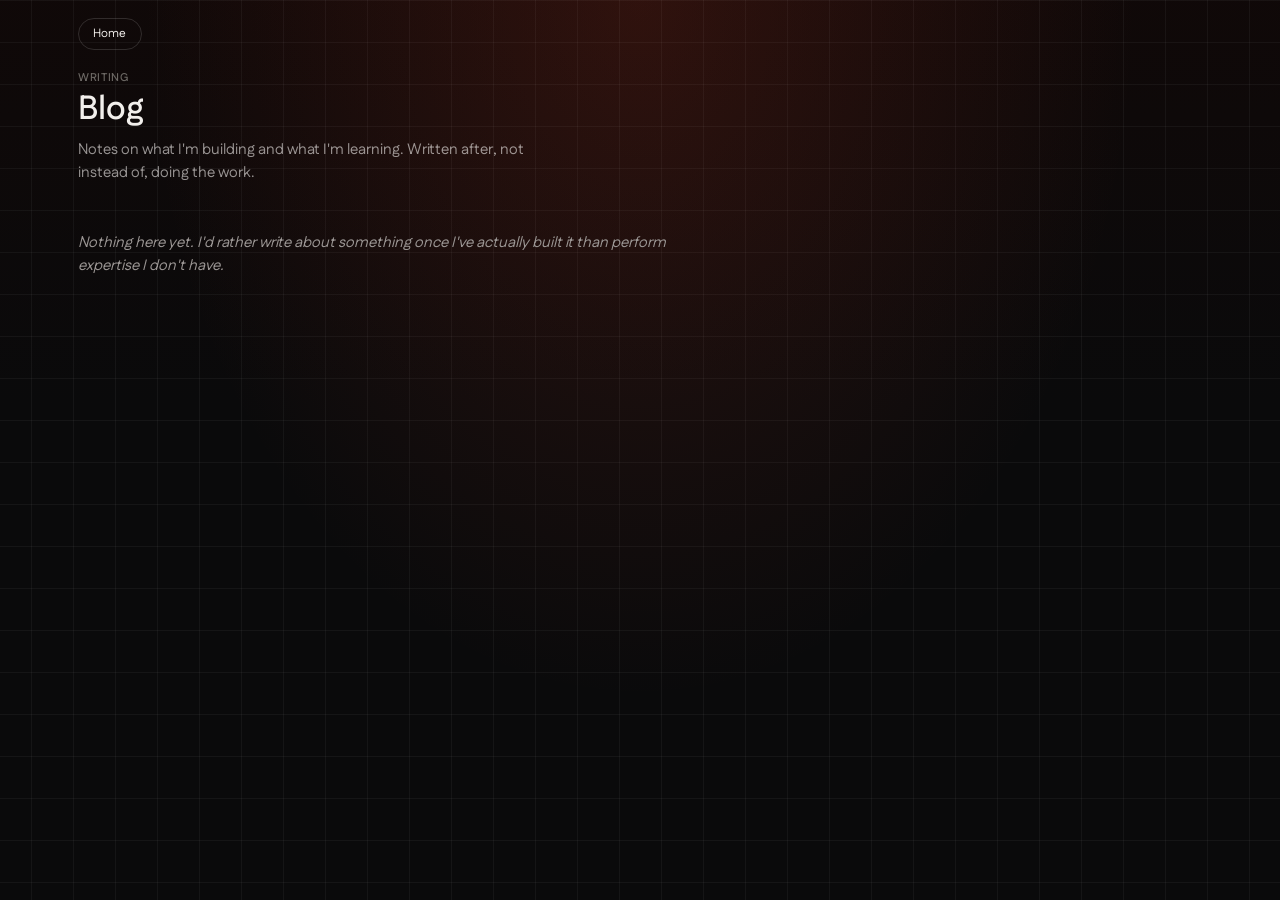
==== blog.html @ 15fc9907 "initial commit" ====
<!doctype html>
<html lang="en">
  <head>
    <meta charset="UTF-8" />
    <meta name="viewport" content="width=device-width, initial-scale=1.0" />
    <title>Blog — Izu Obilom</title>
    <meta
      name="description"
      content="Writing by Izu Obilom on software, healthcare, and building things in public."
    />
    <link rel="preconnect" href="https://fonts.googleapis.com" />
    <link rel="preconnect" href="https://fonts.gstatic.com" crossorigin />
    <link
      href="https://fonts.googleapis.com/css2?family=Fustat:wght@400;500;600;700&display=swap"
      rel="stylesheet"
    />
    <link rel="stylesheet" href="css/style.css?v=6" />
  </head>
  <body>
    <a class="skip-link" href="#main">Skip to content</a>
    <div class="page-transition-overlay" id="page-loader" aria-hidden="true">
      <div class="loader-dots"><span></span><span></span><span></span></div>
    </div>

    <header class="site-header">
      <a class="back-link" href="index.html">Home</a>
    </header>

    <main id="main">
      <div class="wrap-wide">
        <div class="page-intro">
          <p class="card-eyebrow">writing</p>
          <h1>Blog</h1>
          <p class="lede">
            Notes on what I'm building and what I'm learning. Written after, not
            instead of, doing the work.
          </p>
        </div>

        <!-- Future posts go here as .post-row entries, e.g.:
    <div class="post-row">
      <h3><a href="posts/some-post.html">Post title</a></h3>
      <span>2026-09-01</span>
    </div>
    -->
        <p class="empty-note">
          Nothing here yet. I'd rather write about something once I've actually
          built it than perform expertise I don't have.
        </p>
      </div>
    </main>

    <script src="js/script.js?v=6"></script>
  </body>
</html>
---- css/style.css ----
/* ============================================
   Izu Obilom — Portfolio
   Black + red, grid backdrop, bento grid.
   ============================================ */

:root {
  --bg: #0A0A0B;
  --card-bg: #141213;
  --card-border: rgba(255, 255, 255, 0.14);
  --card-border-hover: #f2543f;
  --ink: #F2EFEC;
  --ink-soft: #9B9694;
  --ink-faint: rgba(242, 239, 236, 0.6);
  --muted-label: #6B6763;

  --red: rgb(228, 61, 32);
  --red-bright: #f2543f;
  --green: #3FBF7F;

  --card-radius: 22px;

  --font-display: "Fustat", system-ui, -apple-system, sans-serif;
  --font-body: "Fustat", system-ui, -apple-system, sans-serif;
  --font-mono: "Fustat", system-ui, -apple-system, sans-serif;

  --wide-width: 1164px;
}

* {
  box-sizing: border-box;
}

html,
body {
  min-height: 100%;
  margin: 0;
}

html {
  scroll-behavior: smooth;
}

body {
  background-color: var(--bg);
  background-image:
    linear-gradient(rgba(255, 255, 255, 0.045) 1px, transparent 1px),
    linear-gradient(90deg, rgba(255, 255, 255, 0.045) 1px, transparent 1px),
    radial-gradient(ellipse at top, rgba(216, 67, 42, 0.16), transparent 55%),
    linear-gradient(180deg, rgba(18, 8, 7, 0.7), transparent 45%);
  background-size: 42px 42px, 42px 42px, 100% 100%, 100% 100%;
  background-position: center top;
  background-attachment: fixed;
  color: var(--ink);
  font-family: var(--font-body);
  font-size: 15px;
  line-height: 1.5;
  -webkit-font-smoothing: antialiased;
}

a {
  color: var(--ink);
  text-decoration-thickness: 1px;
  text-underline-offset: 3px;
}

a:hover {
  color: var(--red-bright);
}

:focus-visible {
  outline: 2px solid var(--red-bright);
  outline-offset: 3px;
}

.skip-link {
  position: absolute;
  left: -9999px;
  top: 0;
  background: var(--red);
  color: #0a0a0b;
  padding: 0.6rem 1rem;
  z-index: 100;
}

.skip-link:focus {
  left: 1rem;
  top: 1rem;
}

h1,
h2,
h3 {
  font-family: var(--font-display);
  font-weight: 600;
  line-height: 1.15;
  margin: 0 0 0.3em;
}

p {
  margin: 0 0 0.55em;
  max-width: 60ch;
  color: var(--ink-faint);
}

/* small uppercase muted-grey labels used throughout (category names, section labels) */

.card-eyebrow {
  font-family: var(--font-body);
  font-size: 0.7rem;
  font-weight: 600;
  text-transform: uppercase;
  letter-spacing: 0.06em;
  color: var(--muted-label);
  margin: 0.5rem 0 0.2rem;
  display: flex;
  align-items: center;
  gap: 0.4rem;
}

.card-eyebrow:first-child {
  margin-top: 0;
}

.wrap-wide {
  max-width: var(--wide-width);
  margin: 0 auto;
  padding: 0 1.25rem;
  width: 100%;
}

/* ---------- minimal header (subpages only — homepage has none) ---------- */

.site-header {
  display: flex;
  align-items: center;
  max-width: var(--wide-width);
  margin: 0 auto;
  padding: 1.1rem 1.25rem 0.5rem;
  width: 100%;
}

.wordmark {
  font-family: var(--font-display);
  font-size: 0.95rem;
  font-weight: 600;
  text-decoration: none;
  color: var(--ink);
}

.wordmark-accent {
  color: var(--red);
}

.back-link {
  display: inline-flex;
  align-items: center;
  gap: 6px;
  padding: 0.4rem 0.9rem;
  border: 1px solid var(--card-border);
  border-radius: 999px;
  font-family: var(--font-body);
  font-size: 0.75rem;
  color: var(--ink);
  text-decoration: none;
  transition: border-color 0.15s ease;
}

.back-link:hover {
  border-color: var(--card-border-hover);
}

/* ---------- page transition overlay ---------- */

.page-transition-overlay {
  position: fixed;
  inset: 0;
  background: var(--bg);
  display: flex;
  align-items: center;
  justify-content: center;
  z-index: 9999;
  opacity: 1;
  transition: opacity 0.35s ease;
}

.page-transition-overlay.hidden {
  opacity: 0;
  pointer-events: none;
}

.loader-dots {
  display: flex;
  gap: 6px;
}

.loader-dots span {
  width: 8px;
  height: 8px;
  border-radius: 50%;
  background: var(--red-bright);
  animation: loader-bounce 1s ease-in-out infinite;
}

.loader-dots span:nth-child(2) {
  animation-delay: 0.15s;
}

.loader-dots span:nth-child(3) {
  animation-delay: 0.3s;
}

@keyframes loader-bounce {

  0%,
  80%,
  100% {
    opacity: 0.25;
    transform: scale(0.8);
  }

  40% {
    opacity: 1;
    transform: scale(1);
  }
}

main {
  padding-bottom: 3rem;
}

body.no-header main {
  padding-top: 2.5rem;
}

@media (min-width: 901px) {
  body.no-header {
    height: 100vh;
    display: flex;
    flex-direction: column;
    overflow: hidden;
  }

  body.no-header main {
    flex: 1;
    min-height: 0;
    display: flex;
    padding-bottom: 1.5rem;
  }

  body.no-header main .wrap-wide {
    display: flex;
    flex-direction: column;
    flex: 1;
    min-height: 0;
  }

  body.no-header .bento {
    grid-template-rows: 1.3fr 1.3fr 0.6fr 0.6fr 0.45fr;
    flex: 1;
    min-height: 0;
  }
}

/* ---------- generic card: plain rounded rect ---------- */

.card {
  background: var(--card-bg);
  border: 1px solid var(--card-border);
  border-radius: var(--card-radius);
  padding: 1rem 1.15rem;
  display: flex;
  flex-direction: column;
  gap: 0.2rem;
  min-height: 0;
  overflow: hidden;
  transition: border-color 0.15s ease;
}

.card:hover {
  border-color: var(--card-border-hover);
}

.card:is(a) {
  text-decoration: none;
  color: var(--ink);
}

.card:is(a):hover {
  color: var(--ink);
}

.card h3 {
  font-size: 0.95rem;
  margin-bottom: 0.15rem;
}

/* ---------- bento grid ---------- */

.bento {
  display: grid;
  grid-template-columns: repeat(4, 1fr);
  grid-auto-rows: minmax(80px, auto);
  gap: 1.5rem;
}

.card-bio {
  grid-column: 1 / span 3;
  grid-row: 1 / span 2;
  position: relative;
}

.card-stack {
  grid-column: 4;
  grid-row: 1 / span 3;
  overflow: hidden;
  padding: 1.3rem 1.4rem;
}

.card-stack h3 {
  font-size: 1.2rem;
  margin-bottom: 0.3rem;
}

.card-stack .card-eyebrow {
  font-size: 0.64rem;
}

.card-stack .tag-row span {
  font-size: 0.8rem;
  padding: 0.2rem 0.6rem;
}

.card-bio .bio-text {
  flex: 1 1 auto;
  display: flex;
  flex-direction: column;
  justify-content: center;
  gap: 0.25rem;
  min-width: 0;
  position: relative;
  z-index: 2;
  max-width: 60%;
}

.card-bio .bio-illustration {
  position: absolute;
  top: 50%;
  right: 1.15rem;
  transform: translateY(-50%);
  width: 40%;
  max-width: 220px;
  z-index: 1;
  pointer-events: none;
}

.illustration-slot {
  width: 100%;
  min-height: 100px;
  border: 1px dashed var(--card-border);
  border-radius: 16px;
  display: flex;
  align-items: center;
  justify-content: center;
  font-size: 0.62rem;
  color: var(--ink-soft);
  text-align: center;
  line-height: 1.4;
  transition: border-color 0.15s ease;
  animation: float-bob 4s ease-in-out infinite;
}

@keyframes float-bob {

  0%,
  100% {
    transform: translateY(0);
  }

  50% {
    transform: translateY(-14px);
  }
}

.card-bio:hover .illustration-slot {
  border-color: var(--card-border-hover);
}

.intro-line {
  font-family: var(--font-body);
  font-weight: 400;
  font-size: 1rem;
  line-height: 1.5;
  color: var(--ink);
  margin: 0 0 0.5em;
  max-width: 52ch;
}

.name-accent {
  font-weight: 700;
  color: var(--ink);
}

.card-bio .bio-text .icon-row {
  margin-top: 0.7rem;
}

.card-bio .bio-text p:not(.card-eyebrow) {
  color: var(--ink);
}

/* contact card — under welcome, same width, tall */

.card-contact-big {
  grid-column: 1;
  grid-row: 3 / span 3;
  padding: 1.3rem 1.4rem;
}

.card-contact-big h2 {
  font-size: 1.35rem;
}

.contact-line {
  margin: 0 0 0.1em;
}

.contact-line a {
  color: var(--ink-faint);
}

.contact-line a:hover {
  color: var(--red-bright);
}

.social-eyebrow {
  margin-top: 0.8rem;
}

.card-contact-big .icon-row {
  margin-top: 0.5rem;
}

/* time card — beside contact, under welcome's other two columns */

.card-time {
  grid-column: 2;
  grid-row: 3 / span 2;
  overflow: hidden;
}

.tz-time {
  font-family: var(--font-body);
  font-weight: 700;
  font-size: 1.5rem;
  color: var(--ink);
  margin: 0.05rem 0 0.1rem;
  line-height: 1.1;
}

.tz-sub {
  font-size: 0.75rem;
  color: var(--ink-soft);
  margin: 0;
}

.tz-divider {
  display: flex;
  align-items: center;
  gap: 0.6rem;
  margin: 0.7rem 0;
  color: var(--muted-label);
  font-size: 0.68rem;
  text-transform: uppercase;
  letter-spacing: 0.05em;
}

.tz-divider::before,
.tz-divider::after {
  content: "";
  flex: 1;
  height: 1px;
  background: var(--card-border);
}

.pulse-dot {
  display: inline-block;
  width: 7px;
  height: 7px;
  border-radius: 50%;
  background: var(--green);
  animation: pulse 1.8s ease-in-out infinite;
}

.pulse-dot.red {
  background: var(--red-bright);
}

@keyframes pulse {

  0%,
  100% {
    opacity: 1;
  }

  50% {
    opacity: 0.3;
  }
}

.card-nav {
  justify-content: space-between;
  flex-direction: row;
  align-items: center;
}

.nav-arrow {
  color: var(--ink-soft);
  display: inline-block;
  transition: color 0.15s ease, transform 0.15s ease;
}

.card-nav:hover .nav-arrow {
  color: var(--red-bright);
  transform: translate(3px, -3px);
}

/* design works and projects: stacked in column 3, between time and stack */

.card-nav-design-works {
  grid-column: 3;
  grid-row: 3;
}

.card-nav-projects {
  grid-column: 3;
  grid-row: 4;
}

/* now: sits directly under time, with room to breathe */

.card-now {
  grid-column: 2;
  grid-row: 5;
}

.card-now .card-eyebrow {
  color: var(--ink);
  gap: 0.5rem;
}

.card-now .card-eyebrow strong {
  font-weight: 700;
}


.now-hint {
  font-size: 0.7rem;
  font-weight: 400;
  text-transform: none;
  letter-spacing: normal;
  color: var(--muted-label);
  cursor: help;
}

.card-now p:last-child {
  color: var(--ink-faint);
  margin: 0;
  font-size: 0.82rem;
}

.card-now a {
  color: var(--ink);
}

/* playground and blog: compact bottom row */

.card-nav-playground {
  grid-column: 4;
  grid-row: 4;
}

.card-nav-blog {
  grid-column: 3;
  grid-row: 5;
}

.card-footer {
  grid-column: 4;
  grid-row: 5;
  align-items: center;
  justify-content: center;
  text-align: center;
}

.card-footer p {
  margin: 0;
  font-size: 0.74rem;
}

/* ---------- icon row / bone-shaped buttons ---------- */

.icon-row {
  display: flex;
  gap: 0.55rem;
  margin-top: 0.5rem;
  flex-wrap: wrap;
  align-items: center;
}

.icon-btn {
  display: inline-flex;
  align-items: center;
  justify-content: center;
  min-width: 2.2rem;
  height: 2.2rem;
  padding: 0 0.7rem;
  border: 1px solid var(--card-border);
  border-radius: 999px;
  background: transparent;
  color: var(--ink);
  text-decoration: none;
  font-family: inherit;
  font-size: 0.85rem;
  cursor: pointer;
  transition: border-color 0.15s ease, color 0.15s ease;
}

.card-bio .icon-btn {
  min-width: 2.6rem;
  height: 2.6rem;
  padding: 0 0.9rem;
  font-size: 0.95rem;
}

.icon-btn svg {
  fill: currentColor;
  display: block;
}

.icon-btn:hover {
  border-color: var(--red-bright);
  color: var(--red-bright);
}

.icon-btn.primary {
  background: var(--red);
  color: var(--ink);
  border-color: var(--red);
  font-weight: 600;
  padding: 0 1.1rem;
}

.icon-btn.primary:hover {
  background: var(--red-bright);
  border-color: var(--red-bright);
  color: #0a0a0b;
}

/* ---------- tag pills (stack card only) ---------- */

.tag-row {
  display: flex;
  gap: 0.35rem;
  flex-wrap: wrap;
  margin: 0.15rem 0 0.4rem;
}

.tag-row span {
  font-size: 0.66rem;
  border: 1px solid var(--card-border);
  border-radius: 999px;
  padding: 0.15rem 0.5rem;
  color: var(--ink-faint);
  transition: border-color 0.15s ease, color 0.15s ease;
}

.tag-row span:hover {
  border-color: var(--card-border-hover);
  color: var(--ink);
}

/* ---------- page intro (non-home pages) ---------- */

.page-intro {
  padding: 0.75rem 0 1.5rem;
}

.page-intro h1 {
  font-size: clamp(1.6rem, 3vw, 2.1rem);
}

.page-intro .lede {
  max-width: 46ch;
}

/* ---------- plain entry list (projects) ---------- */

.entry-list {
  border-top: 1px solid var(--card-border);
}

.entry-row {
  padding: 1.3rem 0;
  border-bottom: 1px solid var(--card-border);
}

.entry-row h3 {
  font-size: 1.1rem;
  margin-bottom: 0.3rem;
}

.entry-row .placeholder-note {
  font-style: italic;
  opacity: 0.75;
}

.entry-tags {
  display: flex;
  gap: 1rem;
  margin-top: 0.4rem;
  flex-wrap: wrap;
}

.entry-tags span {
  font-size: 0.68rem;
  color: var(--ink-soft);
}

/* ---------- blog list ---------- */

.post-row {
  display: flex;
  justify-content: space-between;
  gap: 1.5rem;
  padding: 1rem 0;
  border-bottom: 1px solid var(--card-border);
}

.post-row:last-child {
  border-bottom: none;
}

.post-row h3 {
  font-size: 1rem;
  margin: 0;
}

.empty-note {
  color: var(--ink-soft);
  font-style: italic;
  padding: 1rem 0;
}

/* ---------- playground ---------- */

.pg-grid {
  display: grid;
  grid-template-columns: repeat(2, 1fr);
  gap: 1.1rem;
  margin-top: 0.75rem;
}

.pg-card {
  background: var(--card-bg);
  border: 1px solid var(--card-border);
  border-radius: var(--card-radius);
  padding: 1.3rem;
  transition: border-color 0.15s ease;
}

.pg-card:hover {
  border-color: var(--card-border-hover);
}

.pg-card h3 {
  font-size: 1rem;
}

.timer-phase {
  text-align: center;
  font-size: 0.75rem;
  color: var(--ink-soft);
  text-transform: lowercase;
  margin-top: 0.5rem;
}

.timer-display {
  font-weight: 700;
  font-size: 2.2rem;
  text-align: center;
  padding: 0.15rem 0 0.3rem;
  color: var(--red-bright);
}

.timer-controls {
  display: flex;
  gap: 0.5rem;
  justify-content: center;
  margin-top: 0.5rem;
  flex-wrap: wrap;
}

.timer-controls button {
  font-size: 0.75rem;
  padding: 0.4rem 0.75rem;
  border: 1px solid var(--card-border);
  border-radius: 8px;
  background: transparent;
  color: var(--ink);
  cursor: pointer;
  transition: border-color 0.15s ease, color 0.15s ease;
}

.timer-controls button:hover {
  border-color: var(--red-bright);
  color: var(--red-bright);
}

.timer-settings {
  display: flex;
  gap: 1rem;
  justify-content: center;
  margin-top: 0.8rem;
  font-size: 0.72rem;
  color: var(--ink-soft);
  flex-wrap: wrap;
}

.timer-settings label {
  display: flex;
  align-items: center;
  gap: 0.4rem;
}

.timer-settings input {
  width: 3rem;
  padding: 0.2rem 0.3rem;
  border: 1px solid var(--card-border);
  border-radius: 6px;
  background: transparent;
  color: inherit;
  transition: border-color 0.15s ease;
}

.timer-settings input:hover,
.timer-settings input:focus {
  border-color: var(--card-border-hover);
}

.flashcard-stage {
  display: flex;
  flex-direction: column;
  align-items: center;
  margin-top: 0.5rem;
}

.flashcard {
  width: 100%;
  min-height: 110px;
  border: 1px solid var(--card-border);
  border-radius: 12px;
  background: rgba(255, 255, 255, 0.02);
  display: flex;
  align-items: center;
  justify-content: center;
  text-align: center;
  padding: 1rem;
  cursor: pointer;
  font-family: var(--font-display);
  font-size: 1.15rem;
  color: var(--ink);
  transition: border-color 0.15s ease;
}

.flashcard:hover {
  border-color: var(--card-border-hover);
}

.flashcard-nav {
  display: flex;
  gap: 0.5rem;
  margin-top: 0.7rem;
}

.flashcard-nav button {
  font-size: 0.72rem;
  padding: 0.3rem 0.65rem;
  border: 1px solid var(--card-border);
  border-radius: 8px;
  background: transparent;
  cursor: pointer;
  color: var(--ink);
  transition: border-color 0.15s ease, color 0.15s ease;
}

.flashcard-nav button:hover {
  border-color: var(--red-bright);
  color: var(--red-bright);
}

/* ---------- footer ---------- */

.site-footer {
  padding: 0.75rem 1.25rem 1rem;
}

.site-footer p {
  font-size: 0.78rem;
  color: var(--ink-soft);
  margin: 0;
}

/* ---------- responsive ---------- */

@media (max-width: 900px) {
  .bento {
    display: flex;
    flex-direction: column;
  }

  .bento .card {
    min-height: 120px;
  }

  .card-bio {
    flex-direction: column;
  }

  .card-bio .bio-illustration {
    top: auto;
    transform: none;
    bottom: 0.75rem;
    right: 0.75rem;
    width: 45%;
    max-width: 140px;
  }

  .card-stack {
    max-height: none;
    overflow-y: visible;
  }

  .pg-grid {
    grid-template-columns: 1fr;
  }

  .card-bio .bio-text {
      max-width: none;
  }
}

@media (prefers-reduced-motion: reduce) {
  html {
    scroll-behavior: auto;
  }

  * {
    transition: none !important;
    animation: none !important;
  }
}
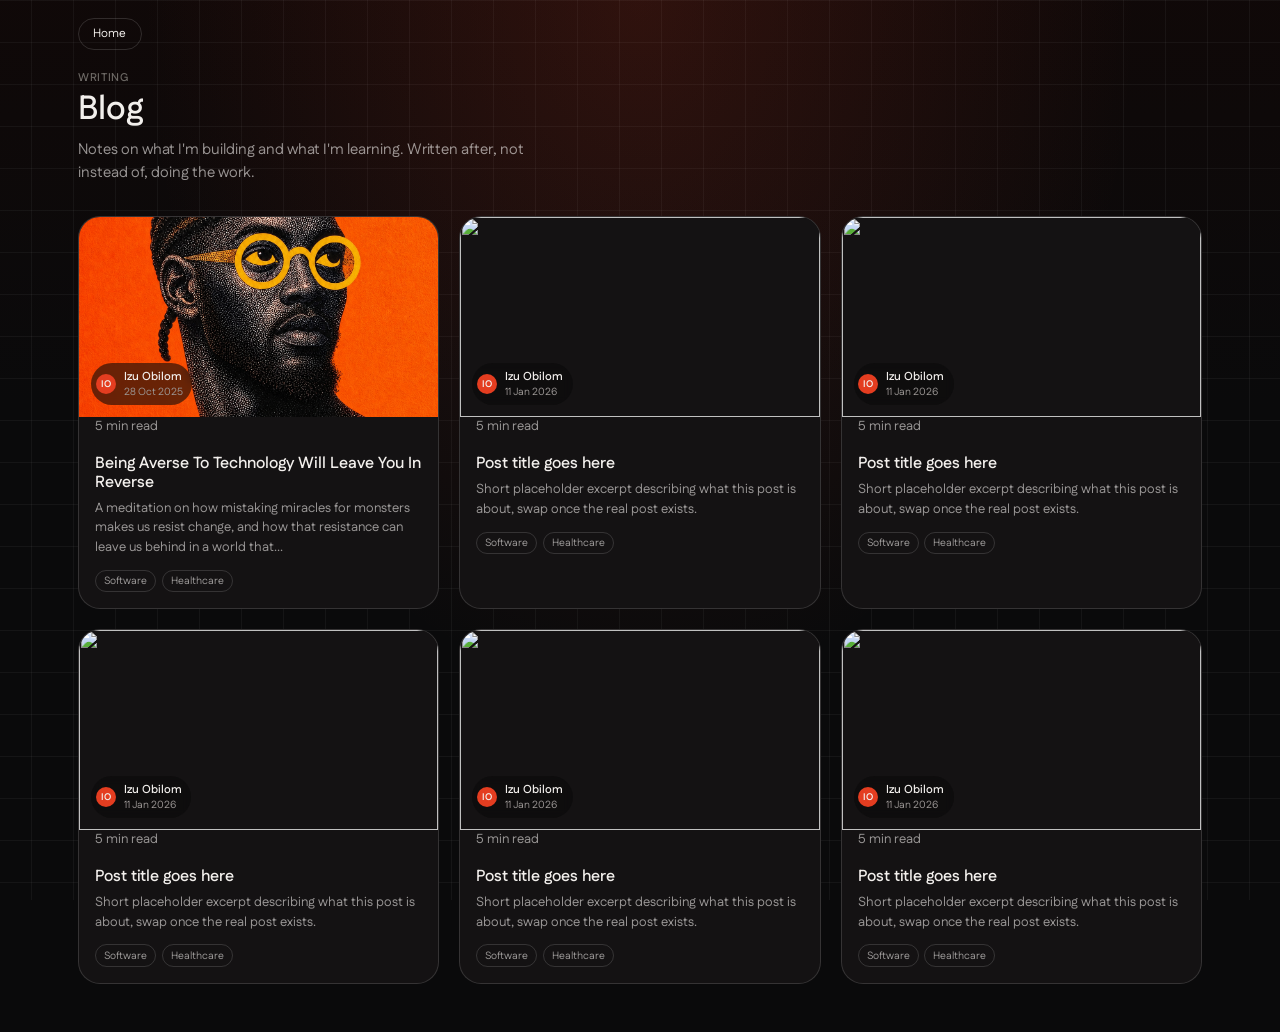
==== commit 8ea883d8: "rework: added template files for posts and projects, refitted blog, design-works, index, products, a" ====
--- a/blog.html
+++ b/blog.html
@@ -14,7 +14,7 @@
       href="https://fonts.googleapis.com/css2?family=Fustat:wght@400;500;600;700&display=swap"
       rel="stylesheet"
     />
-    <link rel="stylesheet" href="css/style.css?v=6" />
+    <link rel="stylesheet" href="css/style.css?v=8" />
   </head>
   <body>
     <a class="skip-link" href="#main">Skip to content</a>
@@ -37,19 +37,156 @@
           </p>
         </div>
 
-        <!-- Future posts go here as .post-row entries, e.g.:
-    <div class="post-row">
-      <h3><a href="posts/some-post.html">Post title</a></h3>
-      <span>2026-09-01</span>
-    </div>
-    -->
-        <p class="empty-note">
-          Nothing here yet. I'd rather write about something once I've actually
-          built it than perform expertise I don't have.
-        </p>
+        <div class="blog-grid" id="blog-carousel">
+          <!-- Post 1 -->
+          <a
+            class="blog-card"
+            href="/posts/being-averse-to-technology-will-leave-you-in-reverse.html"
+          >
+            <div class="blog-card-img">
+              <img
+                src="assets/images/Cornrows-Halftone.png"
+                alt=""
+                loading="lazy"
+              />
+              <div class="blog-card-author">
+                <span class="post-avatar">IO</span>
+                <span>
+                  <span class="blog-card-author-name">Izu Obilom</span>
+                  <span class="blog-card-author-date">28 Oct 2025</span>
+                </span>
+              </div>
+            </div>
+            <p class="blog-card-read">5 min read</p>
+            <h3>Being Averse To Technology Will Leave You In Reverse</h3>
+            <p>
+              A meditation on how mistaking miracles for monsters makes us
+              resist change, and how that resistance can leave us behind in a
+              world that...
+            </p>
+            <div class="tag-row">
+              <span>Software</span><span>Healthcare</span>
+            </div>
+          </a>
+
+          <!-- Post 2 -->
+          <a class="blog-card" href="posts/_template-post.html">
+            <div class="blog-card-img">
+              <img src="assets/images/post-thumb.jpg" alt="" loading="lazy" />
+              <div class="blog-card-author">
+                <span class="post-avatar">IO</span>
+                <span>
+                  <span class="blog-card-author-name">Izu Obilom</span>
+                  <span class="blog-card-author-date">11 Jan 2026</span>
+                </span>
+              </div>
+            </div>
+            <p class="blog-card-read">5 min read</p>
+            <h3>Post title goes here</h3>
+            <p>
+              Short placeholder excerpt describing what this post is about, swap
+              once the real post exists.
+            </p>
+            <div class="tag-row">
+              <span>Software</span><span>Healthcare</span>
+            </div>
+          </a>
+
+          <!-- Post 3 -->
+          <a class="blog-card" href="posts/example-post.html">
+            <div class="blog-card-img">
+              <img src="assets/images/post-thumb.jpg" alt="" loading="lazy" />
+              <div class="blog-card-author">
+                <span class="post-avatar">IO</span>
+                <span>
+                  <span class="blog-card-author-name">Izu Obilom</span>
+                  <span class="blog-card-author-date">11 Jan 2026</span>
+                </span>
+              </div>
+            </div>
+            <p class="blog-card-read">5 min read</p>
+            <h3>Post title goes here</h3>
+            <p>
+              Short placeholder excerpt describing what this post is about, swap
+              once the real post exists.
+            </p>
+            <div class="tag-row">
+              <span>Software</span><span>Healthcare</span>
+            </div>
+          </a>
+
+          <!-- Post 4 -->
+          <a class="blog-card" href="posts/example-post.html">
+            <div class="blog-card-img">
+              <img src="assets/images/post-thumb.jpg" alt="" loading="lazy" />
+              <div class="blog-card-author">
+                <span class="post-avatar">IO</span>
+                <span>
+                  <span class="blog-card-author-name">Izu Obilom</span>
+                  <span class="blog-card-author-date">11 Jan 2026</span>
+                </span>
+              </div>
+            </div>
+            <p class="blog-card-read">5 min read</p>
+            <h3>Post title goes here</h3>
+            <p>
+              Short placeholder excerpt describing what this post is about, swap
+              once the real post exists.
+            </p>
+            <div class="tag-row">
+              <span>Software</span><span>Healthcare</span>
+            </div>
+          </a>
+
+          <!-- Post 5 -->
+          <a class="blog-card" href="posts/example-post.html">
+            <div class="blog-card-img">
+              <img src="assets/images/post-thumb.jpg" alt="" loading="lazy" />
+              <div class="blog-card-author">
+                <span class="post-avatar">IO</span>
+                <span>
+                  <span class="blog-card-author-name">Izu Obilom</span>
+                  <span class="blog-card-author-date">11 Jan 2026</span>
+                </span>
+              </div>
+            </div>
+            <p class="blog-card-read">5 min read</p>
+            <h3>Post title goes here</h3>
+            <p>
+              Short placeholder excerpt describing what this post is about, swap
+              once the real post exists.
+            </p>
+            <div class="tag-row">
+              <span>Software</span><span>Healthcare</span>
+            </div>
+          </a>
+
+          <!-- Post 6 -->
+          <a class="blog-card" href="posts/example-post.html">
+            <div class="blog-card-img">
+              <img src="assets/images/post-thumb.jpg" alt="" loading="lazy" />
+              <div class="blog-card-author">
+                <span class="post-avatar">IO</span>
+                <span>
+                  <span class="blog-card-author-name">Izu Obilom</span>
+                  <span class="blog-card-author-date">11 Jan 2026</span>
+                </span>
+              </div>
+            </div>
+            <p class="blog-card-read">5 min read</p>
+            <h3>Post title goes here</h3>
+            <p>
+              Short placeholder excerpt describing what this post is about, swap
+              once the real post exists.
+            </p>
+            <div class="tag-row">
+              <span>Software</span><span>Healthcare</span>
+            </div>
+          </a>
+        </div>
       </div>
     </main>
 
-    <script src="js/script.js?v=6"></script>
+    <script src="js/script.js?v=8"></script>
   </body>
 </html>
--- a/css/style.css
+++ b/css/style.css
@@ -128,6 +128,14 @@
   width: 100%;
 }
 
+#resume-body .card-eyebrow {
+  margin-top: 2rem;
+}
+
+.resume-summary {
+  max-width: none;
+}
+
 /* ---------- minimal header (subpages only — homepage has none) ---------- */
 
 .site-header {
@@ -230,35 +238,6 @@
 
 body.no-header main {
   padding-top: 2.5rem;
-}
-
-@media (min-width: 901px) {
-  body.no-header {
-    height: 100vh;
-    display: flex;
-    flex-direction: column;
-    overflow: hidden;
-  }
-
-  body.no-header main {
-    flex: 1;
-    min-height: 0;
-    display: flex;
-    padding-bottom: 1.5rem;
-  }
-
-  body.no-header main .wrap-wide {
-    display: flex;
-    flex-direction: column;
-    flex: 1;
-    min-height: 0;
-  }
-
-  body.no-header .bento {
-    grid-template-rows: 1.3fr 1.3fr 0.6fr 0.6fr 0.45fr;
-    flex: 1;
-    min-height: 0;
-  }
 }
 
 /* ---------- generic card: plain rounded rect ---------- */
@@ -347,8 +326,8 @@
   top: 50%;
   right: 1.15rem;
   transform: translateY(-50%);
-  width: 40%;
-  max-width: 220px;
+  width: 60%;
+  max-width: 320px;
   z-index: 1;
   pointer-events: none;
 }
@@ -422,6 +401,7 @@
 
 .contact-line {
   margin: 0 0 0.1em;
+  overflow-wrap: anywhere;
 }
 
 .contact-line a {
@@ -552,7 +532,6 @@
   font-weight: 700;
 }
 
-
 .now-hint {
   font-size: 0.7rem;
   font-weight: 400;
@@ -574,7 +553,7 @@
 
 /* playground and blog: compact bottom row */
 
-.card-nav-playground {
+.card-nav-resume {
   grid-column: 4;
   grid-row: 4;
 }
@@ -632,9 +611,9 @@
   font-size: 0.95rem;
 }
 
-.icon-btn svg {
-  fill: currentColor;
-  display: block;
+.icon-btn i {
+  font-size: 16px;
+  line-height: 1;
 }
 
 .icon-btn:hover {
@@ -898,6 +877,824 @@
   color: var(--red-bright);
 }
 
+/* ---------- design works masonry grid ---------- */
+.design-grid {
+  column-count: 3;
+  column-gap: 1.25rem;
+  margin-top: 1rem;
+}
+
+.design-item {
+  break-inside: avoid;
+  margin-bottom: 1.25rem;
+  border-radius: var(--card-radius);
+  overflow: hidden;
+  border: 1px solid var(--card-border);
+  transition: border-color 0.15s ease;
+}
+
+.design-item:hover {
+  border-color: var(--card-border-hover);
+}
+
+.design-item img {
+  display: block;
+  width: 100%;
+  height: auto;
+}
+
+/* ---------- projects: image showcase ---------- */
+.showcase {
+  position: relative;
+  width: 100%;
+  aspect-ratio: 2.2 / 1;
+  border-radius: var(--card-radius);
+  overflow: hidden;
+  border: 1px solid var(--card-border);
+  margin: 1.5rem 0;
+  background: var(--card-bg);
+}
+
+.showcase-img {
+  position: absolute;
+  inset: 0;
+  width: 100%;
+  height: 100%;
+  object-fit: cover;
+  opacity: 0;
+  transition: opacity 0.8s ease;
+}
+
+.showcase-img.active {
+  opacity: 1;
+}
+
+/* ---------- projects: clickable squares ---------- */
+.project-grid {
+  display: grid;
+  grid-template-columns: repeat(3, 1fr);
+  gap: 1.25rem;
+  margin-top: 1.5rem;
+}
+
+.project-card {
+  display: flex;
+  flex-direction: column;
+  border-radius: var(--card-radius);
+  border: 1px solid var(--card-border);
+  background: var(--card-bg);
+  overflow: hidden;
+  text-decoration: none;
+  color: var(--ink);
+  transition: border-color 0.15s ease;
+}
+
+.project-card:hover {
+  border-color: var(--card-border-hover);
+  color: var(--ink);
+}
+
+.project-card-img {
+  aspect-ratio: 16 / 10;
+  overflow: hidden;
+}
+
+.project-card-img img {
+  display: block;
+  width: 100%;
+  height: 100%;
+  object-fit: cover;
+}
+
+.project-card-body {
+  padding: 1rem 1.15rem 1.15rem;
+}
+
+.project-card-body h3 {
+  font-size: 1.05rem;
+  margin-bottom: 0.3rem;
+}
+
+.project-card-body p {
+  font-size: 0.85rem;
+  color: var(--ink-faint);
+  margin: 0 0 0.6rem;
+  display: -webkit-box;
+  -webkit-line-clamp: 2;
+  -webkit-box-orient: vertical;
+  overflow: hidden;
+  text-overflow: ellipsis;
+}
+
+/* ---------- project case-study template ---------- */
+.case-study {
+  padding: 2rem 0 4rem;
+}
+
+.case-media {
+  width: 100%;
+  border-radius: var(--card-radius);
+  overflow: hidden;
+  border: 1px solid var(--card-border);
+  margin-bottom: 1.25rem;
+}
+
+.case-media img,
+.case-media video {
+  display: block;
+  width: 100%;
+  height: auto;
+}
+
+.case-meta {
+  display: flex;
+  justify-content: space-between;
+  font-size: 0.8rem;
+  color: var(--ink-soft);
+  margin-bottom: 1.25rem;
+}
+
+.case-section {
+  background: var(--card-bg);
+  border: 1px solid var(--card-border);
+  border-radius: var(--card-radius);
+  padding: 2rem 2.25rem;
+  margin-bottom: 1.25rem;
+  transition: border-color 0.15s ease;
+}
+
+.case-section:hover {
+  border-color: var(--card-border-hover);
+}
+
+.case-section-grid {
+  display: grid;
+  grid-template-columns: 1fr;
+  gap: 2rem;
+}
+
+.case-section.expanded .case-section-grid {
+  grid-template-columns: 1fr 1fr;
+}
+
+.case-section-top h2 {
+  font-size: 1.4rem;
+  margin-bottom: 0.75rem;
+}
+
+.case-section-top blockquote {
+  font-size: 1rem;
+  color: var(--ink-faint);
+  margin: 0;
+  font-style: italic;
+}
+
+.case-section-more {
+  display: none;
+}
+
+.case-section.expanded .case-section-more {
+  display: block;
+}
+
+.case-section-more p {
+  color: var(--ink-faint);
+}
+
+.case-section-foot {
+  display: flex;
+  justify-content: space-between;
+  align-items: center;
+  margin-top: 1.5rem;
+  flex-wrap: wrap;
+  gap: 1rem;
+}
+
+.case-section-foot p {
+  margin: 0;
+  color: var(--ink-faint);
+}
+
+.case-section-foot a {
+  color: var(--ink);
+  font-weight: 600;
+}
+
+.case-toggle {
+  display: inline-flex;
+  align-items: center;
+  gap: 0.4rem;
+  background: transparent;
+  border: none;
+  color: var(--ink);
+  font-family: inherit;
+  font-size: 0.85rem;
+  cursor: pointer;
+  margin-left: auto;
+}
+
+.case-toggle-icon {
+  font-size: 1.1rem;
+  line-height: 1;
+}
+
+.case-gallery {
+  display: grid;
+  grid-template-columns: repeat(2, 1fr);
+  gap: 1.25rem;
+  margin-bottom: 1.5rem;
+}
+
+.case-gallery img {
+  width: 100%;
+  border-radius: var(--card-radius);
+  border: 1px solid var(--card-border);
+}
+
+.case-tools {
+  margin-bottom: 2rem;
+}
+
+.case-related {
+  border-top: 1px solid var(--card-border);
+  padding-top: 1.25rem;
+  display: flex;
+  align-items: center;
+  gap: 1.25rem;
+  flex-wrap: wrap;
+}
+
+.case-related a {
+  color: var(--ink-faint);
+}
+
+.case-related a:hover {
+  color: var(--red-bright);
+}
+
+/* ---------- blog: post grid ---------- */
+
+.blog-grid {
+  display: grid;
+  grid-template-columns: repeat(3, 1fr);
+  gap: 1.25rem;
+}
+
+.blog-card {
+  display: flex;
+  flex-direction: column;
+  text-decoration: none;
+  color: var(--ink);
+  border-radius: var(--card-radius);
+  border: 1px solid var(--card-border);
+  background: var(--card-bg);
+  overflow: hidden;
+  transition: border-color 0.15s ease;
+}
+
+.blog-card:hover {
+  border-color: var(--card-border-hover);
+  color: var(--ink);
+}
+
+.blog-card-img {
+  position: relative;
+  height: 200px;
+  background: var(--card-bg);
+}
+
+.blog-card-img img {
+  display: block;
+  width: 100%;
+  height: 100%;
+  object-fit: cover;
+}
+
+.post-avatar {
+  display: inline-flex;
+  align-items: center;
+  justify-content: center;
+  width: 20px;
+  height: 20px;
+  border-radius: 50%;
+  background: var(--red);
+  color: var(--ink);
+  font-size: 0.6rem;
+  font-weight: 700;
+  flex-shrink: 0;
+}
+
+.blog-card-author {
+  position: absolute;
+  left: 0.75rem;
+  bottom: 0.75rem;
+  display: flex;
+  align-items: center;
+  gap: 0.5rem;
+  background: rgba(10, 10, 11, 0.6);
+  backdrop-filter: blur(4px);
+  padding: 0.3rem 0.6rem 0.3rem 0.3rem;
+  border-radius: 999px;
+}
+
+.blog-card-author-name {
+  display: block;
+  font-size: 0.72rem;
+  font-weight: 600;
+}
+
+.blog-card-author-date {
+  display: block;
+  font-size: 0.65rem;
+  color: var(--ink-soft);
+}
+
+.blog-card-read {
+  font-size: 0.72rem;
+  color: var(--ink-soft);
+  margin: 1.1rem 1rem 0;
+}
+
+.blog-card h3 {
+  font-size: 1rem;
+  margin: 0.4rem 1rem 0.4rem;
+}
+
+.blog-card>p {
+  font-size: 0.82rem;
+  color: var(--ink-faint);
+  margin: 0 1rem 0.75rem;
+}
+
+.blog-card .tag-row {
+  margin: 0 1rem 1rem;
+}
+
+/* ---------- blog post hero ---------- */
+
+.post-hero {
+  position: relative;
+  padding: 3rem 0 0;
+  background: radial-gradient(ellipse at top, rgba(216, 67, 42, 0.35), transparent 60%), var(--bg);
+  overflow: hidden;
+}
+
+.post-hero-inner {
+  position: relative;
+  z-index: 2;
+  text-align: center;
+}
+
+.post-category {
+  display: inline-block;
+  font-size: 0.75rem;
+  border: 1px solid var(--card-border);
+  border-radius: 999px;
+  padding: 0.3rem 0.9rem;
+  color: var(--ink-soft);
+  margin-bottom: 1rem;
+}
+
+.post-hero h1 {
+  font-size: clamp(1.8rem, 4vw, 2.6rem);
+  max-width: 32ch;
+  margin: 0 auto 0.75rem;
+}
+
+.post-meta {
+  display: flex;
+  justify-content: center;
+  align-items: center;
+  gap: 0.5rem;
+  font-size: 0.8rem;
+  color: var(--ink-soft);
+  margin-bottom: 2rem;
+}
+
+.post-meta .post-avatar {
+  margin-right: -0.2rem;
+}
+
+.post-dot {
+  opacity: 0.5;
+}
+
+.post-hero-img {
+  border-radius: var(--card-radius);
+  overflow: hidden;
+  max-width: 900px;
+  margin: 0 auto;
+  border: 1px solid var(--card-border);
+}
+
+.post-hero-img img {
+  display: block;
+  width: 100%;
+  height: auto;
+}
+
+.post-hero-fade {
+  position: absolute;
+  left: 0;
+  right: 0;
+  bottom: 0;
+  height: 160px;
+  background: linear-gradient(180deg, transparent, var(--bg) 90%);
+  z-index: 1;
+  pointer-events: none;
+}
+
+/* ---------- blog post layout ---------- */
+
+.post-layout {
+  display: grid;
+  grid-template-columns: 220px 1fr;
+  gap: 3rem;
+  padding: 2.5rem 0 4rem;
+  align-items: start;
+}
+
+.post-sidebar {
+  position: sticky;
+  top: 2rem;
+  margin-top: 1.5rem;
+}
+
+.post-toc {
+  display: flex;
+  flex-direction: column;
+  gap: 0.6rem;
+  margin-bottom: 2rem;
+}
+
+.post-toc a {
+  color: var(--ink-soft);
+  font-size: 0.85rem;
+  text-decoration: none;
+  padding-left: 0.75rem;
+  border-left: 2px solid var(--card-border);
+  transition: color 0.15s ease, border-color 0.15s ease;
+}
+
+.post-toc a:hover,
+.post-toc a.active {
+  color: var(--ink);
+  border-color: var(--red-bright);
+}
+
+.post-share-label {
+  margin-bottom: 0.6rem;
+}
+
+.post-share {
+  display: flex;
+  gap: 0.5rem;
+}
+
+.post-content section {
+  margin-bottom: 2.5rem;
+  scroll-margin-top: 2rem;
+}
+
+.post-content h2 {
+  font-size: 1.4rem;
+  margin-bottom: 0.75rem;
+}
+
+.post-content p {
+  max-width: 65ch;
+  margin-bottom: 1rem;
+}
+
+.post-inline-img {
+  display: block;
+  width: 100%;
+  border-radius: var(--card-radius);
+  border: 1px solid var(--card-border);
+  margin: 1.25rem 0;
+}
+
+.post-quote {
+  border-left: 2px solid var(--red-bright);
+  padding-left: 1rem;
+  margin: 1.5rem 0;
+  font-style: italic;
+  color: var(--red-bright);
+  max-width: 60ch;
+}
+
+/* ---------- resume ---------- */
+.resume-contact {
+  display: flex;
+  flex-wrap: wrap;
+  gap: 1.25rem;
+  font-size: 0.85rem;
+  color: var(--ink-soft);
+  margin-bottom: 1.25rem;
+}
+
+.resume-contact a {
+  color: var(--ink-soft);
+}
+
+.resume-contact a:hover {
+  color: var(--red-bright);
+}
+
+.resume-downloads {
+  display: flex;
+  gap: 0.75rem;
+  margin-bottom: 2rem;
+}
+
+.resume-tabs {
+  display: flex;
+  gap: 0.5rem;
+  border-bottom: 1px solid var(--card-border);
+  margin-bottom: 1.75rem;
+}
+
+.resume-tab {
+  background: transparent;
+  border: none;
+  color: var(--ink-soft);
+  font-family: inherit;
+  font-size: 0.9rem;
+  font-weight: 600;
+  padding: 0.75rem 0.25rem;
+  margin-right: 1.5rem;
+  cursor: pointer;
+  border-bottom: 2px solid transparent;
+  transition: color 0.15s ease, border-color 0.15s ease;
+}
+
+.resume-tab:hover {
+  color: var(--ink);
+}
+
+.resume-tab.active {
+  color: var(--ink);
+  border-color: var(--red-bright);
+}
+
+.resume-panel {
+  display: none;
+}
+
+.resume-panel.active {
+  display: block;
+}
+
+.tag-row a {
+  font-size: 0.66rem;
+  border: 1px solid var(--card-border);
+  border-radius: 999px;
+  padding: 0.15rem 0.5rem;
+  color: var(--ink-faint);
+  text-decoration: none;
+  transition: border-color 0.15s ease, color 0.15s ease;
+}
+
+.tag-row a:hover {
+  border-color: var(--card-border-hover);
+  color: var(--ink);
+}
+
+/* stat cards */
+.resume-stats {
+  display: flex;
+  gap: 0.75rem;
+  margin-bottom: 1.75rem;
+  flex-wrap: wrap;
+}
+
+.resume-stat {
+  flex: 1;
+  min-width: 130px;
+  background: var(--card-bg);
+  border: 1px solid var(--card-border);
+  border-radius: var(--card-radius);
+  padding: 0.9rem 0.9rem;
+  text-align: center;
+}
+
+.resume-stat-num {
+  font-size: 1.6rem;
+  font-weight: 700;
+  color: var(--red-bright);
+  line-height: 1.1;
+}
+
+.resume-stat-label {
+  font-size: 0.7rem;
+  color: var(--ink-soft);
+  margin-top: 0.3rem;
+}
+
+/* collapsible entry cards */
+.resume-card {
+  background: var(--card-bg);
+  border: 1px solid var(--card-border);
+  border-radius: var(--card-radius);
+  margin-bottom: 0.9rem;
+  overflow: hidden;
+  transition: border-color 0.15s ease;
+}
+
+.resume-card:hover {
+  border-color: var(--card-border-hover);
+}
+
+.resume-card-head {
+  width: 100%;
+  display: flex;
+  justify-content: space-between;
+  align-items: center;
+  gap: 1rem;
+  background: transparent;
+  border: none;
+  color: var(--ink);
+  font-family: inherit;
+  text-align: left;
+  cursor: pointer;
+  padding: 1rem 1.15rem;
+}
+
+.resume-card-head h3 {
+  font-size: 1rem;
+  margin: 0 0 0.2rem;
+}
+
+.resume-card-company {
+  font-size: 0.78rem;
+  color: var(--ink-soft);
+  margin: 0;
+}
+
+.resume-card-right {
+  display: flex;
+  align-items: center;
+  gap: 0.75rem;
+  flex-shrink: 0;
+}
+
+.resume-card-dates {
+  font-size: 0.75rem;
+  color: var(--ink-soft);
+  white-space: nowrap;
+}
+
+.resume-toggle-icon {
+  font-size: 1.1rem;
+  color: var(--ink-soft);
+  line-height: 1;
+}
+
+.resume-card.expanded .resume-toggle-icon {
+  color: var(--red-bright);
+}
+
+.resume-card-more {
+  display: none;
+  padding: 0 1.15rem 1.15rem;
+}
+
+.resume-card.expanded .resume-card-more {
+  display: block;
+}
+
+.resume-card-more ul {
+  margin: 0;
+  padding-left: 1.1rem;
+}
+
+.resume-card-more li {
+  font-size: 0.85rem;
+  color: var(--ink-faint);
+  margin-bottom: 0.4rem;
+  max-width: 70ch;
+}
+
+/* ---------- nav card background animations ---------- */
+.card-nav {
+  position: relative;
+}
+
+.card-nav-bg {
+  position: absolute;
+  inset: 0;
+  z-index: 0;
+  overflow: hidden;
+}
+
+.card-nav-bg::after {
+  content: "";
+  position: absolute;
+  inset: 0;
+  background: linear-gradient(120deg, rgba(10, 10, 11, 0.65), rgba(10, 10, 11, 0.3));
+}
+
+.card-nav>span {
+  position: relative;
+  z-index: 2;
+}
+
+/* design works: crossfading thumbnails */
+.bg-fade {
+  position: absolute;
+  inset: 0;
+  width: 100%;
+  height: 100%;
+  object-fit: cover;
+  opacity: 0;
+  transition: opacity 1.2s ease;
+}
+
+.bg-fade.active {
+  opacity: 1;
+}
+
+/* projects: scanning shimmer over a dot grid */
+.bg-projects {
+  background-image: radial-gradient(rgba(255, 255, 255, 0.18) 1px, transparent 1.5px);
+  background-size: 16px 16px;
+}
+
+.bg-projects::before {
+  content: "";
+  position: absolute;
+  top: 0;
+  bottom: 0;
+  left: -40%;
+  width: 40%;
+  background: linear-gradient(90deg, transparent, rgba(242, 84, 63, 0.35), transparent);
+  animation: scan-sweep 3.5s ease-in-out infinite;
+}
+
+@keyframes scan-sweep {
+  0% {
+    left: -40%;
+  }
+
+  100% {
+    left: 100%;
+  }
+}
+
+/* blog: pulsing rings */
+.bg-blog .pulse-ring {
+  position: absolute;
+  top: 50%;
+  left: 50%;
+  width: 40px;
+  height: 40px;
+  margin: -20px 0 0 -20px;
+  border: 1.5px solid rgba(242, 84, 63, 0.5);
+  border-radius: 50%;
+  animation: ring-pulse 3s ease-out infinite;
+}
+
+.bg-blog .r2 {
+  animation-delay: 1s;
+}
+
+.bg-blog .r3 {
+  animation-delay: 2s;
+}
+
+@keyframes ring-pulse {
+  0% {
+    transform: scale(0.3);
+    opacity: 0.8;
+  }
+
+  100% {
+    transform: scale(3.2);
+    opacity: 0;
+  }
+}
+
+/* resume: scrolling faint text lines */
+.bg-resume {
+  background-image: repeating-linear-gradient(to bottom,
+      rgba(255, 255, 255, 0.1) 0px,
+      rgba(255, 255, 255, 0.1) 6px,
+      transparent 6px,
+      transparent 22px);
+  background-size: 100% 44px;
+  animation: lines-scroll 6s linear infinite;
+}
+
+@keyframes lines-scroll {
+  from {
+    background-position: 0 0;
+  }
+
+  to {
+    background-position: 0 -44px;
+  }
+}
+
 /* ---------- footer ---------- */
 
 .site-footer {
@@ -912,7 +1709,106 @@
 
 /* ---------- responsive ---------- */
 
-@media (max-width: 900px) {
+@media (min-width: 901px) {
+  body.no-header {
+    height: 100vh;
+    display: flex;
+    flex-direction: column;
+    overflow: hidden;
+  }
+
+  body.no-header main {
+    flex: 1;
+    min-height: 0;
+    display: flex;
+    padding-bottom: 1.5rem;
+  }
+
+  body.no-header main .wrap-wide {
+    display: flex;
+    flex-direction: column;
+    flex: 1;
+    min-height: 0;
+  }
+
+  body.no-header .bento {
+    grid-template-rows: 1.3fr 1.3fr 0.6fr 0.6fr 0.45fr;
+    flex: 1;
+    min-height: 0;
+  }
+}
+
+@media (min-width: 770px) and (max-width: 900px) {
+  body.no-header {
+    height: auto;
+    overflow: visible;
+  }
+
+  body.no-header main {
+    padding-bottom: 2rem;
+  }
+
+  .bento {
+    display: grid;
+    grid-template-columns: repeat(3, 1fr);
+        grid-template-rows: auto 120px 120px 90px 90px 90px 90px;
+    gap: 1.25rem;
+  }
+
+  .card-bio {
+    grid-column: 1 / -1;
+    grid-row: 1;
+  }
+
+  .card-stack {
+    grid-column: 1;
+    grid-row: 2 / span 6;
+    overflow-y: auto;
+  }
+
+  .card-contact-big {
+    grid-column: 2;
+    grid-row: 2 / span 3;
+  }
+
+  .card-time {
+    grid-column: 3;
+    grid-row: 2 / span 2;
+  }
+
+  .card-nav-design-works {
+    grid-column: 3;
+    grid-row: 4;
+  }
+
+  .card-now {
+    grid-column: 2;
+    grid-row: 5;
+  }
+
+  .card-nav-resume {
+    grid-column: 3;
+    grid-row: 5;
+  }
+
+  .card-nav-projects {
+    grid-column: 2;
+    grid-row: 6;
+  }
+
+  .card-footer {
+    grid-column: 3;
+    grid-row: 6;
+  }
+
+  .card-nav-blog {
+    grid-column: 2;
+    grid-row: 7;
+  }
+
+}
+
+@media (max-width: 769px) {
   .bento {
     display: flex;
     flex-direction: column;
@@ -920,6 +1816,12 @@
 
   .bento .card {
     min-height: 120px;
+  }
+
+  .bento .card-nav,
+  .bento .card-now,
+  .bento .card-footer {
+    min-height: 80px;
   }
 
   .card-bio {
@@ -931,8 +1833,8 @@
     transform: none;
     bottom: 0.75rem;
     right: 0.75rem;
-    width: 45%;
-    max-width: 140px;
+    width: 65%;
+    max-width: 250px;
   }
 
   .card-stack {
@@ -947,6 +1849,65 @@
   .card-bio .bio-text {
       max-width: none;
   }
+
+  .design-grid {
+      column-count: 2;
+  }
+
+  .project-grid {
+       grid-template-columns: repeat(2, 1fr);
+  }
+
+  .blog-grid {
+      grid-template-columns: 1fr;
+  }
+  
+  .post-layout {
+      grid-template-columns: 1fr;
+  }
+  
+  .post-sidebar {
+      position: static;
+      margin-bottom: 2rem;
+  }
+    
+  .post-toc {
+      flex-direction: row;
+      overflow-x: auto;
+      gap: 0.5rem;
+      padding-bottom: 0.25rem;
+      -webkit-overflow-scrolling: touch;
+      scrollbar-width: none;
+  }
+    
+  .post-toc::-webkit-scrollbar {
+      display: none;
+  }
+    
+  .post-toc a {
+      flex-shrink: 0;
+      border-left: none;
+      border: 1px solid var(--card-border);
+      border-radius: 999px;
+      padding: 0.35rem 0.8rem;
+  }
+}
+
+@media (max-width: 700px) {
+  .case-gallery {
+    grid-template-columns: 1fr;
+  }
+
+  .case-section {
+    padding: 1.5rem 1.5rem;
+  }
+  
+}
+
+@media (max-width: 600px) {
+  .resume-stats {
+    flex-direction: column;
+  }
 }
 
 @media (prefers-reduced-motion: reduce) {
@@ -958,4 +1919,16 @@
     transition: none !important;
     animation: none !important;
   }
+}
+
+@media (max-width: 900px) {
+  .wrap-wide {
+    padding: 0 1.5rem;
+  }
+}
+
+@media (max-width: 700px) {
+  .wrap-wide {
+    padding: 0 1.75rem;
+  }
 }
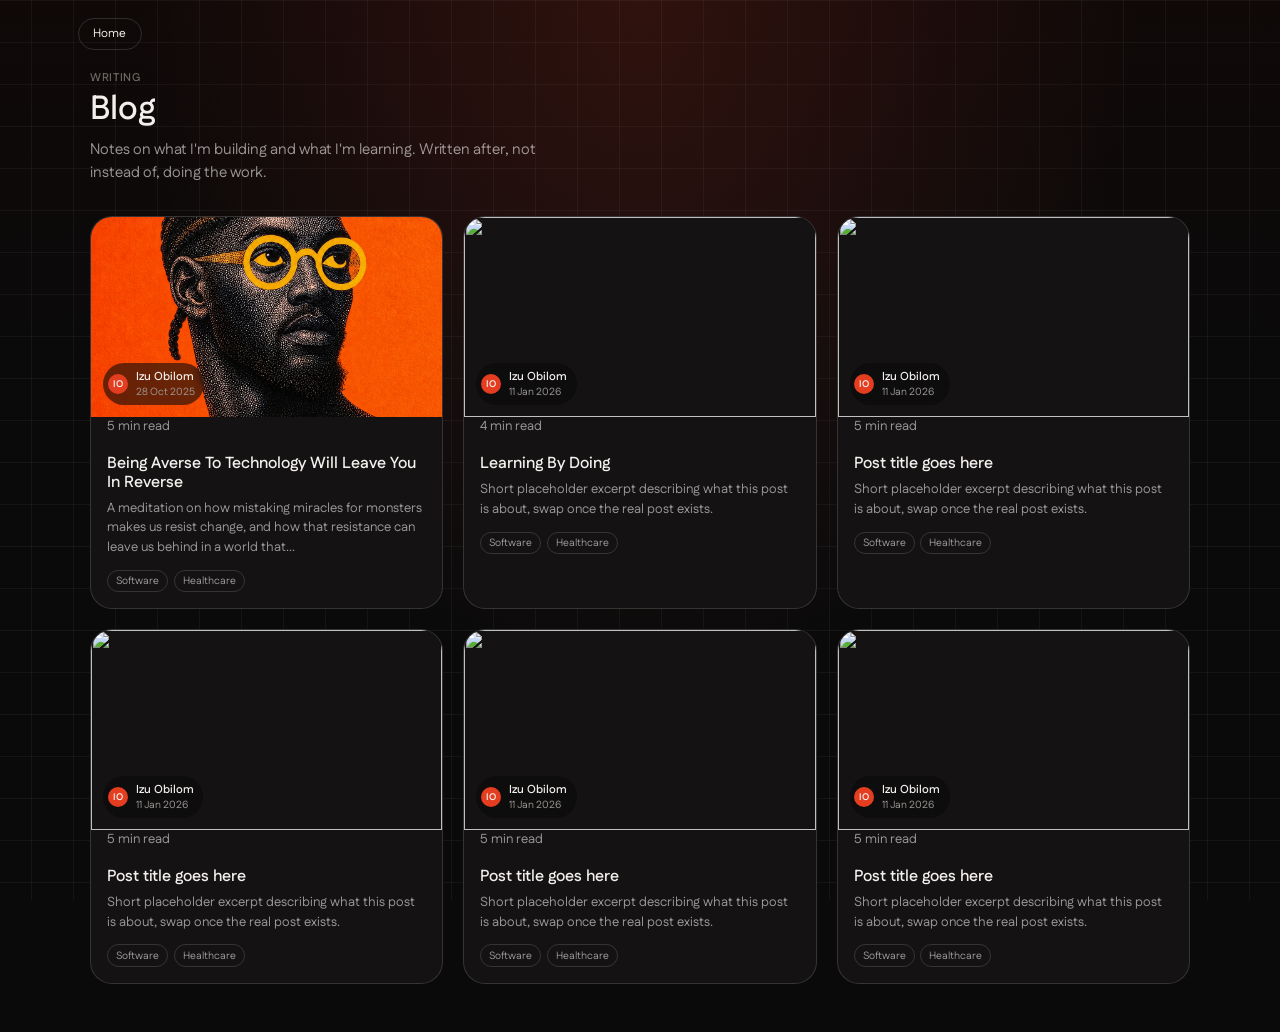
==== commit dae211c3: "refactor image grid sizes for all pages" ====
--- a/blog.html
+++ b/blog.html
@@ -1,3 +1,5 @@
+<!-- blog.html -->
+
 <!doctype html>
 <html lang="en">
   <head>
@@ -17,7 +19,6 @@
     <link rel="stylesheet" href="css/style.css?v=8" />
   </head>
   <body>
-    <a class="skip-link" href="#main">Skip to content</a>
     <div class="page-transition-overlay" id="page-loader" aria-hidden="true">
       <div class="loader-dots"><span></span><span></span><span></span></div>
     </div>
@@ -70,7 +71,7 @@
           </a>
 
           <!-- Post 2 -->
-          <a class="blog-card" href="posts/_template-post.html">
+          <a class="blog-card" href="posts/learning-by-doing.html">
             <div class="blog-card-img">
               <img src="assets/images/post-thumb.jpg" alt="" loading="lazy" />
               <div class="blog-card-author">
@@ -81,8 +82,8 @@
                 </span>
               </div>
             </div>
-            <p class="blog-card-read">5 min read</p>
-            <h3>Post title goes here</h3>
+            <p class="blog-card-read">4 min read</p>
+            <h3>Learning By Doing</h3>
             <p>
               Short placeholder excerpt describing what this post is about, swap
               once the real post exists.
--- a/css/style.css
+++ b/css/style.css
@@ -1,3 +1,5 @@
+/* css/style.css */
+
 /* ============================================
    Izu Obilom — Portfolio
    Black + red, grid backdrop, bento grid.
@@ -124,7 +126,7 @@
 .wrap-wide {
   max-width: var(--wide-width);
   margin: 0 auto;
-  padding: 0 1.25rem;
+  padding: 0 2rem;
   width: 100%;
 }
 
@@ -949,6 +951,7 @@
   transition: border-color 0.15s ease;
 }
 
+
 .project-card:hover {
   border-color: var(--card-border-hover);
   color: var(--ink);
@@ -1237,6 +1240,7 @@
   padding: 3rem 0 0;
   background: radial-gradient(ellipse at top, rgba(216, 67, 42, 0.35), transparent 60%), var(--bg);
   overflow: hidden;
+  
 }
 
 .post-hero-inner {
@@ -1310,7 +1314,7 @@
   display: grid;
   grid-template-columns: 220px 1fr;
   gap: 3rem;
-  padding: 2.5rem 0 4rem;
+  padding: 2.5rem 2rem 4rem;
   align-items: start;
 }
 
@@ -1362,16 +1366,17 @@
 }
 
 .post-content p {
-  max-width: 65ch;
+  max-width: 900px;
   margin-bottom: 1rem;
 }
 
 .post-inline-img {
+  width: 100%;
+  height: 500px;
+  object-fit: cover;
   display: block;
-  width: 100%;
+  margin: 2rem 0;
   border-radius: var(--card-radius);
-  border: 1px solid var(--card-border);
-  margin: 1.25rem 0;
 }
 
 .post-quote {
@@ -1709,7 +1714,9 @@
 
 /* ---------- responsive ---------- */
 
-@media (min-width: 901px) {
+/* Desktop */
+@media (min-width: 1100px) {
+
   body.no-header {
     height: 100vh;
     display: flex;
@@ -1736,79 +1743,71 @@
     flex: 1;
     min-height: 0;
   }
-}
-
-@media (min-width: 770px) and (max-width: 900px) {
-  body.no-header {
-    height: auto;
-    overflow: visible;
-  }
-
-  body.no-header main {
-    padding-bottom: 2rem;
-  }
-
+
+}
+
+
+/* Tablet */
+@media (min-width: 600px) and (max-width: 1099px) {
+
+  /* Homepage bento */
   .bento {
     display: grid;
     grid-template-columns: repeat(3, 1fr);
-        grid-template-rows: auto 120px 120px 90px 90px 90px 90px;
+    grid-template-rows: auto;
     gap: 1.25rem;
   }
 
   .card-bio {
     grid-column: 1 / -1;
-    grid-row: 1;
+    grid-row: auto;
   }
 
   .card-stack {
     grid-column: 1;
-    grid-row: 2 / span 6;
+    grid-row: auto;
     overflow-y: auto;
   }
 
   .card-contact-big {
     grid-column: 2;
-    grid-row: 2 / span 3;
+    grid-row: auto;
   }
 
   .card-time {
     grid-column: 3;
-    grid-row: 2 / span 2;
-  }
-
-  .card-nav-design-works {
-    grid-column: 3;
-    grid-row: 4;
-  }
-
-  .card-now {
-    grid-column: 2;
-    grid-row: 5;
-  }
-
-  .card-nav-resume {
-    grid-column: 3;
-    grid-row: 5;
-  }
-
-  .card-nav-projects {
-    grid-column: 2;
-    grid-row: 6;
-  }
-
-  .card-footer {
-    grid-column: 3;
-    grid-row: 6;
-  }
-
-  .card-nav-blog {
-    grid-column: 2;
-    grid-row: 7;
-  }
-
-}
-
-@media (max-width: 769px) {
+    grid-row: auto;
+  }
+
+
+  /* Blog post */
+  .post-layout {
+    grid-template-columns: 180px 1fr;
+    gap: 2rem;
+  }
+
+  .post-sidebar {
+    margin-top: 0;
+  }
+
+}
+
+@media (max-width: 900px) {
+  .project-grid,
+  .blog-grid {
+    grid-template-columns: repeat(2, minmax(0, 1fr));
+  }
+}
+
+/* Mobile */
+@media (max-width: 599px) {
+
+  .wrap-wide {
+    padding: 0 1.5rem;
+  }
+
+
+  /* Homepage */
   .bento {
     display: flex;
     flex-direction: column;
@@ -1842,75 +1841,69 @@
     overflow-y: visible;
   }
 
-  .pg-grid {
+  .card-bio .bio-text {
+    max-width: none;
+  }
+
+
+  /* Blog post */
+  .post-layout {
     grid-template-columns: 1fr;
-  }
-
-  .card-bio .bio-text {
-      max-width: none;
-  }
-
-  .design-grid {
-      column-count: 2;
-  }
-
-  .project-grid {
-       grid-template-columns: repeat(2, 1fr);
-  }
-
-  .blog-grid {
-      grid-template-columns: 1fr;
-  }
-  
-  .post-layout {
-      grid-template-columns: 1fr;
-  }
-  
+    padding-left: 1.5rem;
+    padding-right: 1.5rem;
+  }
+
   .post-sidebar {
-      position: static;
-      margin-bottom: 2rem;
-  }
-    
+    position: static;
+    margin-bottom: 2rem;
+  }
+
   .post-toc {
-      flex-direction: row;
-      overflow-x: auto;
-      gap: 0.5rem;
-      padding-bottom: 0.25rem;
-      -webkit-overflow-scrolling: touch;
-      scrollbar-width: none;
-  }
-    
+    flex-direction: row;
+    overflow-x: auto;
+    gap: 0.5rem;
+    padding-bottom: 0.25rem;
+    -webkit-overflow-scrolling: touch;
+    scrollbar-width: none;
+  }
+
   .post-toc::-webkit-scrollbar {
-      display: none;
-  }
-    
+    display: none;
+  }
+
   .post-toc a {
-      flex-shrink: 0;
-      border-left: none;
-      border: 1px solid var(--card-border);
-      border-radius: 999px;
-      padding: 0.35rem 0.8rem;
-  }
-}
-
-@media (max-width: 700px) {
+    flex-shrink: 0;
+    border-left: none;
+    border: 1px solid var(--card-border);
+    border-radius: 999px;
+    padding: 0.35rem 0.8rem;
+  }
+
+
+  /* Other pages */
   .case-gallery {
     grid-template-columns: 1fr;
   }
 
   .case-section {
-    padding: 1.5rem 1.5rem;
-  }
-  
-}
-
-@media (max-width: 600px) {
+    padding: 1.5rem;
+  }
+
   .resume-stats {
     flex-direction: column;
   }
-}
-
+
+  .project-grid,
+  .blog-grid {
+    grid-template-columns: 1fr;
+  }
+
+}
+
+
+/* Reduced motion */
 @media (prefers-reduced-motion: reduce) {
+
   html {
     scroll-behavior: auto;
   }
@@ -1919,16 +1912,5 @@
     transition: none !important;
     animation: none !important;
   }
-}
-
-@media (max-width: 900px) {
-  .wrap-wide {
-    padding: 0 1.5rem;
-  }
-}
-
-@media (max-width: 700px) {
-  .wrap-wide {
-    padding: 0 1.75rem;
-  }
+
 }
